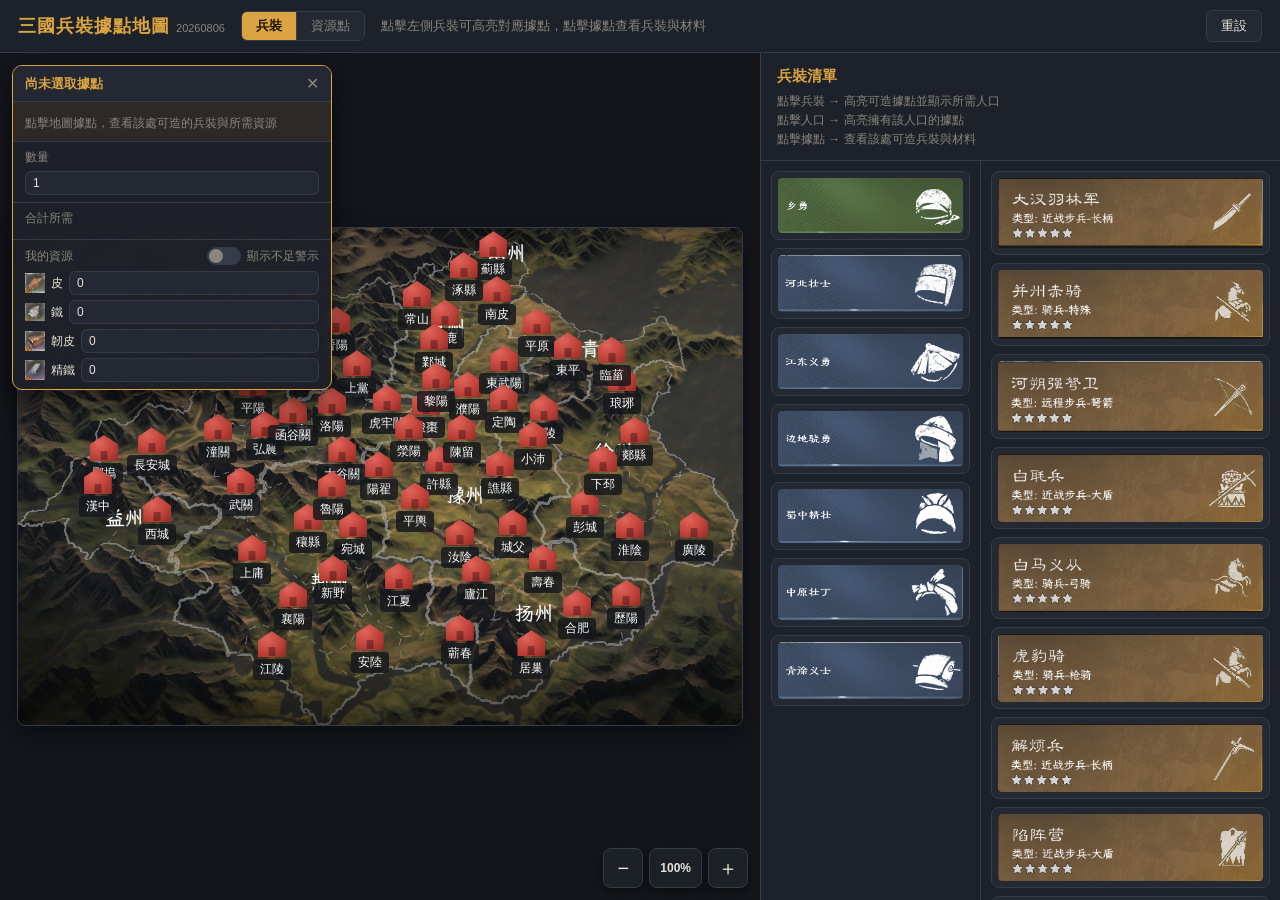
==== index.html @ f5e2cc12 "資源點標點放大至 28px：主站與兩工具內圈 18px→28px，外圈等級環 inset -5px、已採過打勾字級加大，index 日期改 20260806" ====
<!DOCTYPE html>
<html lang="zh-Hant">
<head>
  <meta charset="UTF-8">
  <meta name="viewport" content="width=device-width, initial-scale=1.0">
  <title>三國地圖 · 兵裝據點</title>
  <link rel="stylesheet" href="style.css">
</head>
<body>
  <header class="app-header">
    <h1>三國兵裝據點地圖 <span class="update-date">20260806</span></h1>
    <div class="mode-switch" id="modeSwitch">
      <button class="mode-btn active" data-mode="craft">兵裝</button>
      <button class="mode-btn" data-mode="resource">資源點</button>
    </div>
    <div class="header-status" id="status"></div>
    <button id="resetBtn" class="reset-btn" title="清除選取與高亮">重設</button>
  </header>

  <main class="layout">
    <section class="map-panel">
      <div class="map-viewport" id="mapViewport">
        <div class="map-wrap" id="mapWrap">
          <img id="mapImg" src="assets/map.png" alt="三國地圖">
          <div id="resourcesLayer"></div>
          <div id="markersLayer"></div>
        </div>
      </div>
      <div class="res-control" id="resControl">
        <div class="res-control-title">資源類型（點擊切換顯示）</div>
        <div class="res-control-btns" id="resTypeBtns"></div>
      </div>
      <div class="zoom-controls">
        <button id="zoomOutBtn" title="縮小">−</button>
        <button id="zoomResetBtn" title="重置縮放">100%</button>
        <button id="zoomInBtn" title="放大">＋</button>
      </div>
      <div id="detailPanel" class="detail-panel">
        <div class="dp-head">
          <span class="dp-name" id="dpName">尚未選取據點</span>
          <button id="dpClose" class="dp-close" title="關閉">✕</button>
        </div>
        <div class="dp-body" id="dpItems"></div>
        <div class="dp-section dp-qty">
          <span class="dp-label">數量</span>
          <input type="number" id="qtyInput" class="dp-input" value="1" min="1" step="1" title="以數量計算所需資源">
        </div>
        <div class="dp-section">
          <span class="dp-label">合計所需</span>
          <div id="dpTotals" class="materials"></div>
        </div>
        <div class="dp-section">
          <div class="dp-res-head">
            <span class="dp-label">我的資源</span>
            <label class="dp-switch" title="開啟後，資源不足時顯示紅字警示">
              <input type="checkbox" id="resToggle">
              <span class="dp-switch-track"></span>
              <span class="dp-switch-text">顯示不足警示</span>
            </label>
          </div>
          <div class="dp-res-grid">
            <label class="dp-res-field"><img class="res-icon" src="assets/resources/pi.png" alt="皮">皮<input type="number" id="resPi" class="dp-input" min="0" step="1" value="0"></label>
            <label class="dp-res-field"><img class="res-icon" src="assets/resources/tie.png" alt="鐵">鐵<input type="number" id="resTie" class="dp-input" min="0" step="1" value="0"></label>
            <label class="dp-res-field"><img class="res-icon" src="assets/resources/renpi.png" alt="韌皮">韌皮<input type="number" id="resRen" class="dp-input" min="0" step="1" value="0"></label>
            <label class="dp-res-field"><img class="res-icon" src="assets/resources/jingtie.png" alt="精鐵">精鐵<input type="number" id="resJing" class="dp-input" min="0" step="1" value="0"></label>
          </div>
        </div>
      </div>
    </section>

    <aside class="sidebar">
      <div class="sidebar-head">
        <h2>兵裝清單</h2>
        <p class="hint">點擊兵裝 → 高亮可造據點並顯示所需人口<br>點擊人口 → 高亮擁有該人口的據點<br>點擊據點 → 查看該處可造兵裝與材料</p>
      </div>
      <div class="sidebar-body">
        <div class="pop-list" id="popList"></div>
        <ul id="itemList"></ul>
      </div>
    </aside>
  </main>

  <script src="app.js"></script>
</body>
</html>
---- style.css ----
:root {
  --bg: #14161c;
  --panel: #1d2129;
  --panel-2: #232833;
  --border: #343b49;
  --text: #e8e3d8;
  --text-dim: #8a867d;
  --gold: #d9a441;
  --red: #c0423a;
  --green: #4caf72;
  --blue: #4a90d9;
  --purple: #9a6bd1;
  --cyan: #37b9a5;
  --brown: #b07a4a;
}

* { box-sizing: border-box; margin: 0; padding: 0; }

html, body { height: 100%; }

body {
  display: flex;
  flex-direction: column;
  background: var(--bg);
  color: var(--text);
  font-family: "Segoe UI", "Noto Sans TC", "Microsoft JhengHei", sans-serif;
}

.app-header {
  display: flex;
  align-items: center;
  gap: 16px;
  padding: 10px 18px;
  background: var(--panel);
  border-bottom: 1px solid var(--border);
}

.app-header h1 {
  font-size: 18px;
  letter-spacing: 1px;
  color: var(--gold);
  flex-shrink: 0;
}

.app-header h1 .update-date {
  font-size: 11px;
  font-weight: normal;
  letter-spacing: 0;
  color: var(--text-dim);
}

.mode-switch {
  display: flex;
  border: 1px solid var(--border);
  border-radius: 6px;
  overflow: hidden;
  flex-shrink: 0;
}

.mode-btn {
  padding: 5px 14px;
  border: none;
  background: var(--panel-2);
  color: var(--text-dim);
  font-size: 13px;
  cursor: pointer;
  transition: background 0.15s, color 0.15s;
}

.mode-btn + .mode-btn { border-left: 1px solid var(--border); }
.mode-btn:hover { color: var(--text); }
.mode-btn.active { background: var(--gold); color: #1d1403; font-weight: 700; }

body.mode-resource .sidebar { display: none; }
body.mode-resource .detail-panel { display: none; }
body.mode-resource #markersLayer { display: none; }
body.mode-resource #resourcesLayer { pointer-events: auto; }

body.mode-craft .res-control { display: none; }
body.mode-craft #resourcesLayer { visibility: hidden; }

.res-point {
  position: absolute;
  width: 28px;
  height: 28px;
  border-radius: 50%;
  transform: translate(-50%, -50%);
  cursor: pointer;
  pointer-events: auto;
  z-index: 1;
}

.res-point::before {
  content: "";
  position: absolute;
  inset: -5px;
  border-radius: 50%;
  border: 2px solid var(--lv-color, #fff);
  pointer-events: none;
}

.res-point .res-inner {
  width: 100%;
  height: 100%;
  border-radius: 50%;
  border: 1.5px solid rgba(255, 255, 255, 0.85);
  box-shadow: 0 1px 3px rgba(0, 0, 0, 0.85);
  overflow: hidden;
}

.res-point .res-inner .res-img {
  width: 100%;
  height: 100%;
  object-fit: cover;
  border-radius: 50%;
  display: block;
}

.res-point:hover { z-index: 3; transform: translate(-50%, -50%) scale(1.6); }

.res-point.visited .res-inner {
  background: #555 !important;
  border-color: #888;
}

.res-point.visited .res-inner .res-img {
  opacity: 0.2;
  filter: grayscale(1);
}

.res-point.visited::after {
  content: "✓";
  position: absolute;
  inset: 0;
  display: flex;
  align-items: center;
  justify-content: center;
  font-size: 12px;
  color: #fff;
  font-weight: 700;
  pointer-events: none;
}

.res-point .res-label {
  position: absolute;
  left: 10px;
  top: -6px;
  white-space: nowrap;
  font-size: 11px;
  color: #fff;
  background: rgba(20, 22, 28, 0.9);
  border-radius: 4px;
  padding: 2px 7px;
  display: none;
  pointer-events: none;
  z-index: 4;
}

.res-point:hover .res-label { display: block; }

.header-status {
  flex: 1;
  font-size: 13px;
  color: var(--text-dim);
}

.reset-btn {
  padding: 6px 14px;
  border: 1px solid var(--border);
  border-radius: 6px;
  background: var(--panel-2);
  color: var(--text);
  cursor: pointer;
  font-size: 13px;
}

.reset-btn:hover { border-color: var(--gold); color: var(--gold); }

.layout {
  flex: 1;
  display: flex;
  overflow: hidden;
}

.map-panel {
  position: relative;
  flex: 1;
  min-width: 0;
  display: flex;
  overflow: hidden;
}

.map-viewport {
  flex: 1;
  min-width: 0;
  display: flex;
  align-items: safe center;
  justify-content: safe center;
  overflow: auto;
  padding: 16px;
  cursor: grab;
}

.map-viewport.dragging { cursor: grabbing; }

/* 地圖容器比例需與圖片一致（目前 map.png = 1122 x 771）。換成正式地圖時，請將
   aspect-ratio 改為新圖的寬高比，例如 4:3 -> aspect-ratio: 4 / 3。 */
.map-wrap {
  position: relative;
  aspect-ratio: 1122 / 771;
  width: min(100%, calc((100vh - 120px) * 1122 / 771));
  min-width: 640px;
  flex-shrink: 0;
  border: 1px solid var(--border);
  border-radius: 8px;
  overflow: hidden;
  box-shadow: 0 8px 24px rgba(0, 0, 0, 0.45);
}

.map-wrap img {
  width: 100%;
  height: 100%;
  display: block;
}

#markersLayer { position: absolute; inset: 0; pointer-events: none; }

#resourcesLayer { position: absolute; inset: 0; pointer-events: none; z-index: 0; }

.res-point {
  position: absolute;
  width: 28px;
  height: 28px;
  border-radius: 50%;
  transform: translate(-50%, -50%);
  cursor: pointer;
  pointer-events: auto;
  z-index: 1;
}

.res-point::before {
  content: "";
  position: absolute;
  inset: -5px;
  border-radius: 50%;
  border: 2px solid var(--lv-color, #fff);
  pointer-events: none;
}

.res-point .res-inner {
  width: 100%;
  height: 100%;
  border-radius: 50%;
  border: 1.5px solid rgba(255, 255, 255, 0.85);
  box-shadow: 0 1px 3px rgba(0, 0, 0, 0.85);
  overflow: hidden;
}

.res-point .res-inner .res-img {
  width: 100%;
  height: 100%;
  object-fit: cover;
  border-radius: 50%;
  display: block;
}

.res-point:hover { z-index: 3; transform: translate(-50%, -50%) scale(1.6); }

.res-point.visited .res-inner {
  background: #555 !important;
  border-color: #888;
}

.res-point.visited .res-inner .res-img {
  opacity: 0.2;
  filter: grayscale(1);
}

.res-point.visited::after {
  content: "\2713";
  position: absolute;
  inset: 0;
  display: flex;
  align-items: center;
  justify-content: center;
  font-size: 12px;
  color: #fff;
  font-weight: 700;
  pointer-events: none;
}

.res-point .res-label {
  position: absolute;
  left: 10px;
  top: -6px;
  white-space: nowrap;
  font-size: 11px;
  color: #fff;
  background: rgba(20, 22, 28, 0.9);
  border-radius: 4px;
  padding: 2px 7px;
  display: none;
  pointer-events: none;
  z-index: 4;
}

.res-point:hover .res-label { display: block; }

.res-control {
  position: absolute;
  left: 12px;
  bottom: 12px;
  z-index: 14;
  max-width: 300px;
  background: rgba(29, 33, 41, 0.92);
  border: 1px solid var(--border);
  border-radius: 8px;
  padding: 6px 8px;
  box-shadow: 0 4px 12px rgba(0, 0, 0, 0.4);
}

.res-control-title {
  font-size: 11px;
  color: var(--text-dim);
  margin-bottom: 4px;
}

.res-control-btns {
  display: flex;
  flex-wrap: wrap;
  gap: 4px;
}

.res-control-btns button {
  display: inline-flex;
  align-items: center;
  gap: 4px;
  border: 1px solid var(--border);
  background: var(--panel-2);
  color: var(--text);
  font-size: 11px;
  padding: 2px 7px;
  border-radius: 5px;
  cursor: pointer;
  touch-action: manipulation;
}

.res-control-btns button:hover { border-color: var(--gold); }

.res-control-btns button.on { border-color: var(--gold); }
.res-control-btns button.off { opacity: 0.45; }

.res-control-btns .r-dot {
  width: 8px;
  height: 8px;
  border-radius: 50%;
  flex-shrink: 0;
}

.marker {
  position: absolute;
  transform: translate(-50%, -100%);
  display: flex;
  flex-direction: column;
  align-items: center;
  pointer-events: auto;
  cursor: pointer;
  transition: opacity 0.25s, filter 0.25s, transform 0.25s;
  z-index: 1;
}

.marker .pin {
  width: 28px;
  height: 26px;
  clip-path: polygon(50% 0%, 100% 36%, 100% 100%, 0% 100%, 0% 36%);
  background: radial-gradient(circle at 32% 30%, #e0655a, var(--red) 55%, #8f2c26);
  filter: drop-shadow(0 3px 4px rgba(0, 0, 0, 0.5));
  position: relative;
}

.marker .pin::after {
  content: "";
  position: absolute;
  left: 50%;
  bottom: 1px;
  width: 7px;
  height: 9px;
  transform: translateX(-50%);
  background: rgba(0, 0, 0, 0.32);
  border-radius: 1px 1px 0 0;
}

.marker .label {
  position: absolute;
  top: 100%;
  left: 50%;
  transform: translateX(-50%);
  margin-top: 2px;
  padding: 2px 7px;
  font-size: 12px;
  color: #fff;
  background: rgba(20, 22, 28, 0.82);
  border-radius: 4px;
  white-space: nowrap;
}

.marker:hover { z-index: 3; }
.marker:hover .pin { filter: drop-shadow(0 0 0 3px rgba(217, 164, 65, 0.55)) drop-shadow(0 3px 8px rgba(0,0,0,.5)); }

.marker.selected { z-index: 4; }
.marker.selected .pin { background: radial-gradient(circle at 32% 30%, #f0c46a, var(--gold) 55%, #a3701d); }
.marker.selected .label { background: rgba(217, 164, 65, 0.95); color: #1d1403; }

.marker.match { transform: translate(-50%, -100%) scale(1.12); z-index: 2; }
.marker.match .pin { filter: drop-shadow(0 0 0 3px rgba(76, 175, 114, 0.7)) drop-shadow(0 3px 8px rgba(0,0,0,.5)); }

.marker.dim {
  opacity: 0.22;
  filter: grayscale(1);
  pointer-events: auto;
  cursor: default;
}

.zoom-controls {
  position: absolute;
  right: 12px;
  bottom: 12px;
  display: flex;
  gap: 6px;
  z-index: 20;
}

.zoom-controls button {
  width: 40px;
  height: 40px;
  border: 1px solid var(--border);
  border-radius: 8px;
  background: rgba(29, 33, 41, 0.92);
  color: var(--text);
  font-size: 20px;
  line-height: 1;
  cursor: pointer;
  box-shadow: 0 4px 12px rgba(0, 0, 0, 0.4);
  transition: border-color 0.15s, color 0.15s;
  touch-action: manipulation;
  -webkit-tap-highlight-color: transparent;
  user-select: none;
}

.zoom-controls button:hover { border-color: var(--gold); color: var(--gold); }

.zoom-controls #zoomResetBtn {
  width: auto;
  padding: 0 10px;
  font-size: 12px;
  font-weight: 700;
}

.detail-panel {
  position: absolute;
  left: 12px;
  top: 12px;
  z-index: 15;
  width: 320px;
  max-height: calc(100% - 30px);
  overflow-y: auto;
  scrollbar-width: thin;
  background: rgba(29, 33, 41, 0.97);
  border: 1px solid var(--gold);
  border-radius: 10px;
  box-shadow: 0 10px 30px rgba(0, 0, 0, 0.6);
}

.detail-panel .dp-head {
  position: sticky;
  top: 0;
  z-index: 1;
  padding: 8px 12px;
  background: var(--panel-2);
  border-bottom: 1px solid var(--border);
  display: flex;
  justify-content: space-between;
  align-items: center;
}

.detail-panel .dp-head .dp-name {
  font-size: 13px;
  font-weight: 700;
  color: var(--gold);
}

.detail-panel .dp-close {
  border: none;
  background: none;
  color: var(--text-dim);
  font-size: 16px;
  cursor: pointer;
}
.detail-panel .dp-close:hover { color: var(--text); }

.detail-panel .dp-body {
  padding: 8px 12px 4px;
  background: rgba(217, 164, 65, 0.07);
}
.detail-panel .dp-empty { font-size: 12px; color: var(--text-dim); line-height: 1.6; padding: 4px 0; }

.detail-panel .dp-item {
  padding: 6px 9px;
  border: 1px solid rgba(217, 164, 65, 0.35);
  border-radius: 6px;
  margin-bottom: 5px;
  background: var(--panel-2);
  cursor: pointer;
  transition: border-color 0.15s;
}
.detail-panel .dp-item:hover { border-color: var(--gold); }
.detail-panel .dp-item .row1 { margin-bottom: 5px; }
.detail-panel .dp-item .row1 .iname { font-size: 13px; font-weight: 700; }

.detail-panel .dp-section {
  padding: 7px 12px;
  border-top: 1px solid var(--border);
}

.detail-panel .dp-label {
  display: block;
  font-size: 12px;
  color: var(--text-dim);
  margin-bottom: 5px;
}

.detail-panel .dp-input {
  width: 100%;
  padding: 4px 7px;
  border: 1px solid var(--border);
  border-radius: 6px;
  background: var(--panel-2);
  color: var(--text);
  font-size: 12px;
}
.detail-panel .dp-input:focus { outline: none; border-color: var(--gold); }

.detail-panel .dp-res-grid {
  display: grid;
  grid-template-columns: 1fr;
  gap: 5px;
}

.detail-panel .dp-res-field {
  display: flex;
  align-items: center;
  gap: 6px;
  font-size: 12px;
  color: var(--text);
}

.detail-panel .dp-res-field .dp-input { width: auto; flex: 1; min-width: 0; }

.detail-panel .dp-res-head {
  display: flex;
  align-items: center;
  justify-content: space-between;
  gap: 8px;
  margin-bottom: 6px;
}
.detail-panel .dp-res-head .dp-label { margin-bottom: 0; }

.dp-switch {
  display: flex;
  align-items: center;
  gap: 6px;
  cursor: pointer;
  user-select: none;
}
.dp-switch input { display: none; }
.dp-switch-track {
  width: 34px;
  height: 18px;
  border-radius: 9px;
  background: var(--border);
  position: relative;
  transition: background 0.2s;
  flex-shrink: 0;
}
.dp-switch-track::after {
  content: "";
  position: absolute;
  top: 2px;
  left: 2px;
  width: 14px;
  height: 14px;
  border-radius: 50%;
  background: var(--text-dim);
  transition: transform 0.2s, background 0.2s;
}
.dp-switch input:checked + .dp-switch-track { background: var(--gold); }
.dp-switch input:checked + .dp-switch-track::after { transform: translateX(16px); background: #1d1403; }
.dp-switch-text { font-size: 12px; color: var(--text-dim); }
.dp-switch input:checked ~ .dp-switch-text { color: var(--text); }

.materials {
  display: grid;
  grid-template-columns: 1fr;
  gap: 4px;
}

.mat-chip {
  display: inline-flex;
  align-items: center;
  gap: 4px;
  font-size: 11px;
  padding: 2px 7px;
  border-radius: 4px;
  background: rgba(255, 255, 255, 0.06);
  color: var(--text);
  border: 1px solid var(--border);
  white-space: nowrap;
  min-width: 0;
  overflow: hidden;
}

.res-icon {
  width: 16px;
  height: 16px;
  display: inline-block;
  vertical-align: middle;
  object-fit: contain;
  flex-shrink: 0;
}

.dp-res-field .res-icon { width: 20px; height: 20px; flex-shrink: 0; }

.mat-chip.mat-鐵 { color: var(--blue); border-color: rgba(74, 144, 217, 0.5); }
.mat-chip.mat-皮 { color: var(--brown); border-color: rgba(176, 122, 74, 0.5); }
.mat-chip.mat-韌皮 { color: #e0a65a; border-color: rgba(224, 166, 90, 0.5); }
.mat-chip.mat-精鐵 { color: var(--cyan); border-color: rgba(55, 185, 165, 0.5); }

.mat-chip.insufficient {
  color: var(--red);
  border-color: rgba(192, 66, 58, 0.6);
  font-weight: 700;
}

.sidebar {
  width: 520px;
  flex-shrink: 0;
  display: flex;
  flex-direction: column;
  background: var(--panel);
  border-left: 1px solid var(--border);
}

.sidebar-head { padding: 14px 16px 10px; border-bottom: 1px solid var(--border); }
.sidebar-head h2 { font-size: 15px; color: var(--gold); margin-bottom: 6px; }
.sidebar-head .hint { font-size: 12px; color: var(--text-dim); line-height: 1.6; }

.sidebar-body {
  flex: 1;
  display: flex;
  min-height: 0;
}

.pop-list {
  width: 220px;
  flex-shrink: 0;
  overflow: auto;
  padding: 10px;
  border-right: 1px solid var(--border);
}

.pop-row {
  padding: 6px;
  border: 1px solid var(--border);
  border-radius: 8px;
  margin-bottom: 8px;
  background: var(--panel-2);
  cursor: pointer;
  transition: border-color 0.15s, background 0.15s;
}

.pop-row:hover { border-color: var(--blue); }

.pop-row.active {
  border-color: var(--blue);
  background: rgba(74, 144, 217, 0.15);
}

.pop-row.available {
  border-color: var(--green);
  background: rgba(76, 175, 114, 0.08);
}

.pop-row .pop-img {
  width: 100%;
  height: auto;
  display: block;
  border-radius: 4px;
  background: #000;
}

.pop-row.empty-hint {
  cursor: default;
  color: var(--text-dim);
  font-size: 13px;
  text-align: center;
  padding: 22px 10px;
}
.pop-row.empty-hint:hover { border-color: var(--border); }

.pop-row.flash { animation: flash 0.6s ease; }

#itemList { list-style: none; flex: 1 1 0; min-width: 0; overflow: auto; padding: 10px; }

.item-row {
  padding: 6px;
  border: 1px solid var(--border);
  border-radius: 8px;
  margin-bottom: 8px;
  background: var(--panel-2);
  cursor: pointer;
  transition: border-color 0.15s, background 0.15s;
}

.item-row:hover { border-color: var(--gold); }

.item-row .item-img {
  width: 100%;
  height: auto;
  display: block;
  border-radius: 4px;
  background: #000;
}

.item-row.empty-hint {
  cursor: default;
  color: var(--text-dim);
  font-size: 13px;
  text-align: center;
  padding: 22px 10px;
}
.item-row.empty-hint:hover { border-color: var(--border); }

.item-row.active {
  border-color: var(--gold);
  background: rgba(217, 164, 65, 0.12);
}

.item-row.available {
  border-color: var(--green);
  background: rgba(76, 175, 114, 0.08);
}

.item-row.flash { animation: flash 0.6s ease; }
@keyframes flash {
  0%, 100% { background: var(--panel-2); }
  50% { background: rgba(217, 164, 65, 0.35); }
}

@media (max-width: 900px) {
  html, body { height: auto; }
  .app-header { flex-wrap: wrap; gap: 8px; padding: 8px 12px; }
  .app-header h1 { font-size: 16px; }
  .mode-switch { order: 2; }
  .header-status { order: 3; width: 100%; font-size: 12px; }
  .layout { flex-direction: column; overflow: visible; }
  .map-panel { flex-direction: column; overflow: visible; }
  .map-viewport { padding: 10px; }
  .map-wrap { width: 640px; min-width: 0; }
  .res-control { position: static; max-width: none; margin: 8px 10px 0; }
  .sidebar { width: 100%; border-left: none; border-top: 1px solid var(--border); }
  .pop-list { max-height: 55vh; }
  #itemList { max-height: 55vh; }
  .detail-panel {
    position: static;
    width: 100%;
    max-height: none;
    margin-top: 8px;
    border-radius: 0;
    border-left: none;
    border-right: none;
    box-shadow: none;
  }
  .detail-panel .mat-chip { font-size: 12px; padding: 4px 9px; }
  .detail-panel .res-icon { width: 18px; height: 18px; }
  .zoom-controls {
    right: 8px;
    top: calc(8px + env(safe-area-inset-top, 0px));
    bottom: auto;
  }
  .zoom-controls button { width: 38px; height: 38px; }
}
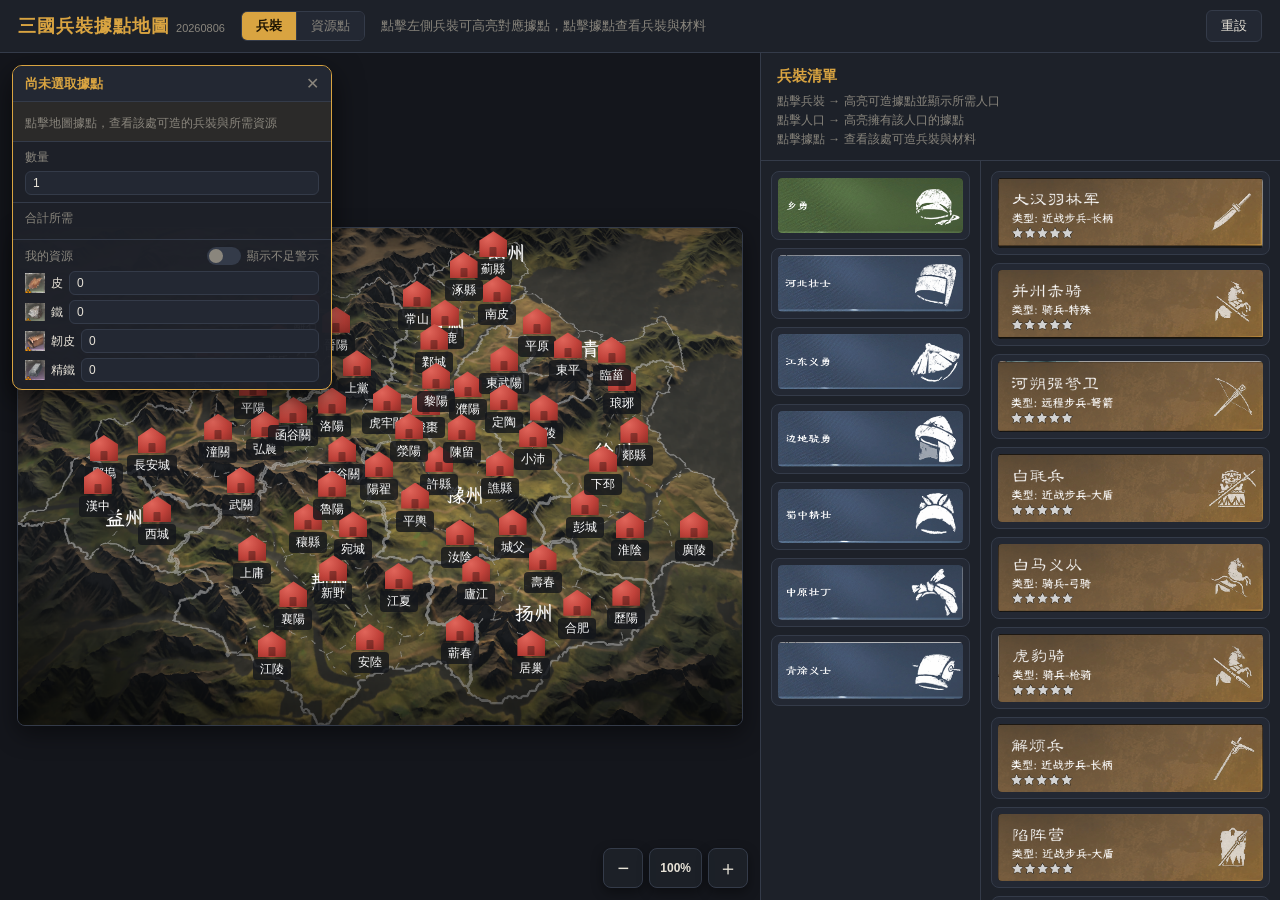
==== commit 70041bc8: "修正資源點模式重設按鈕：現在會一併清除「已採過」標記（visited 與 localStorage）" ====
--- a/index.html
+++ b/index.html
@@ -14,7 +14,7 @@
       <button class="mode-btn" data-mode="resource">資源點</button>
     </div>
     <div class="header-status" id="status"></div>
-    <button id="resetBtn" class="reset-btn" title="清除選取與高亮">重設</button>
+    <button id="resetBtn" class="reset-btn" title="重設：清除選取／高亮／已採標記">重設</button>
   </header>
 
   <main class="layout">
--- a/style.css
+++ b/style.css
@@ -81,8 +81,8 @@
 
 .res-point {
   position: absolute;
-  width: 28px;
-  height: 28px;
+  width: 25px;
+  height: 25px;
   border-radius: 50%;
   transform: translate(-50%, -50%);
   cursor: pointer;
@@ -229,8 +229,8 @@
 
 .res-point {
   position: absolute;
-  width: 28px;
-  height: 28px;
+  width: 25px;
+  height: 25px;
   border-radius: 50%;
   transform: translate(-50%, -50%);
   cursor: pointer;
@@ -308,8 +308,8 @@
 
 .res-control {
   position: absolute;
-  left: 12px;
-  bottom: 12px;
+  right: 12px;
+  top: 12px;
   z-index: 14;
   max-width: 300px;
   background: rgba(29, 33, 41, 0.92);
@@ -327,8 +327,8 @@
 
 .res-control-btns {
   display: flex;
-  flex-wrap: wrap;
-  gap: 4px;
+  flex-direction: column;
+  gap: 3px;
 }
 
 .res-control-btns button {
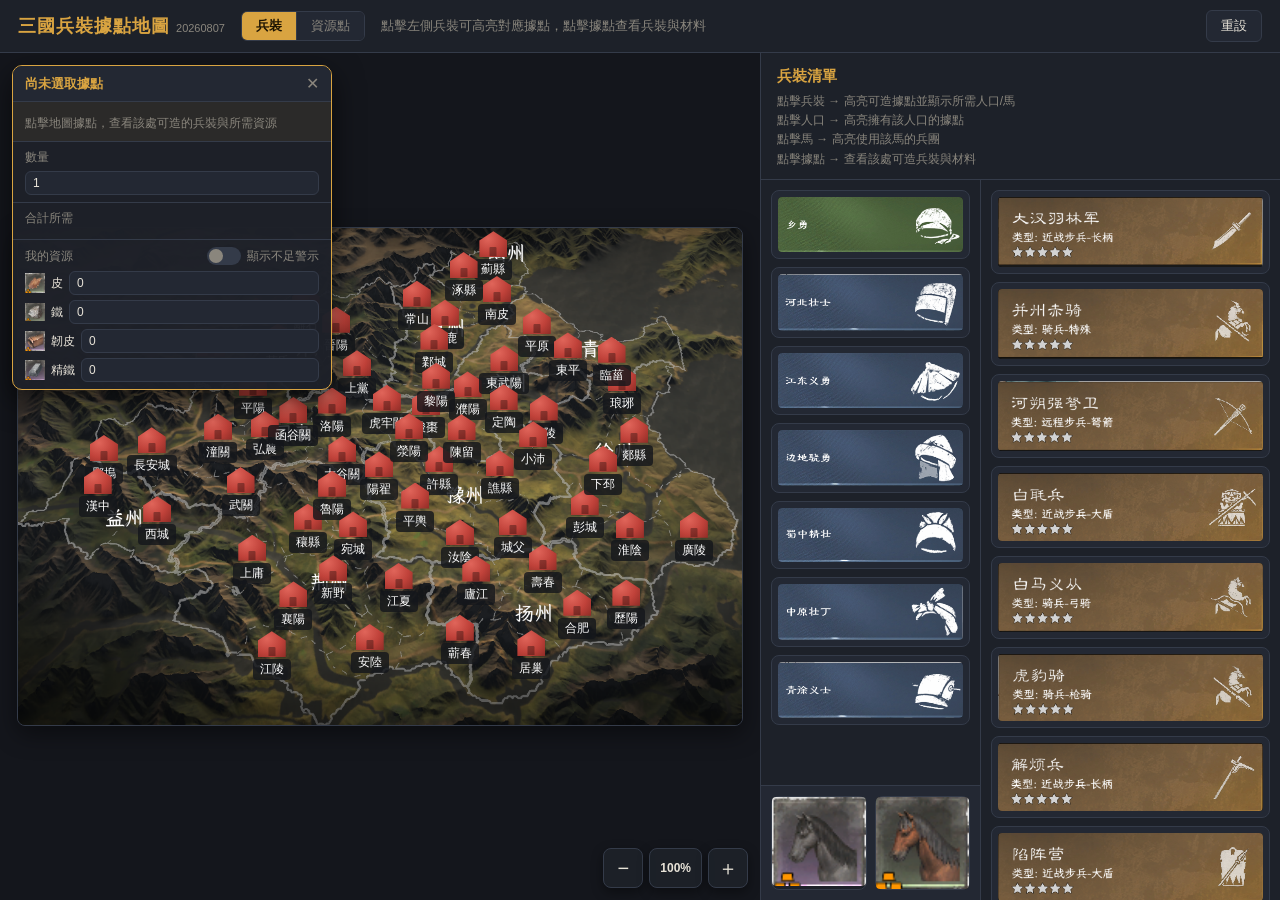
==== commit 14afdff2: "新增兵團馬取得：側欄人口欄下方加入良馬/軍馬欄（左右排列、靠左），點騎兵兵團顯示其所用馬種，點馬高亮使用該馬的兵團" ====
--- a/index.html
+++ b/index.html
@@ -8,7 +8,7 @@
 </head>
 <body>
   <header class="app-header">
-    <h1>三國兵裝據點地圖 <span class="update-date">20260806</span></h1>
+    <h1>三國兵裝據點地圖 <span class="update-date">20260807</span></h1>
     <div class="mode-switch" id="modeSwitch">
       <button class="mode-btn active" data-mode="craft">兵裝</button>
       <button class="mode-btn" data-mode="resource">資源點</button>
@@ -71,10 +71,13 @@
     <aside class="sidebar">
       <div class="sidebar-head">
         <h2>兵裝清單</h2>
-        <p class="hint">點擊兵裝 → 高亮可造據點並顯示所需人口<br>點擊人口 → 高亮擁有該人口的據點<br>點擊據點 → 查看該處可造兵裝與材料</p>
+        <p class="hint">點擊兵裝 → 高亮可造據點並顯示所需人口/馬<br>點擊人口 → 高亮擁有該人口的據點<br>點擊馬 → 高亮使用該馬的兵團<br>點擊據點 → 查看該處可造兵裝與材料</p>
       </div>
       <div class="sidebar-body">
-        <div class="pop-list" id="popList"></div>
+        <div class="pop-col">
+          <div class="pop-list" id="popList"></div>
+          <div class="horse-list" id="horseList"></div>
+        </div>
         <ul id="itemList"></ul>
       </div>
     </aside>
--- a/style.css
+++ b/style.css
@@ -660,12 +660,63 @@
   min-height: 0;
 }
 
-.pop-list {
+.pop-col {
   width: 220px;
   flex-shrink: 0;
+  display: flex;
+  flex-direction: column;
+  min-height: 0;
+  border-right: 1px solid var(--border);
+}
+
+.pop-list {
+  flex: 1 1 0;
+  min-height: 0;
   overflow: auto;
   padding: 10px;
-  border-right: 1px solid var(--border);
+}
+
+.horse-list {
+  flex-shrink: 0;
+  display: flex;
+  gap: 8px;
+  padding: 10px;
+  border-top: 1px solid var(--border);
+  background: var(--panel-2);
+}
+
+.horse-item {
+  flex: 1 1 0;
+  min-width: 0;
+  border: 1px solid var(--border);
+  border-radius: 8px;
+  background: var(--panel);
+  cursor: pointer;
+  transition: border-color 0.15s, background 0.15s;
+}
+
+.horse-item:hover { border-color: var(--purple); }
+
+.horse-item.active {
+  border-color: var(--purple);
+  background: rgba(154, 107, 209, 0.15);
+}
+
+.horse-item .horse-img {
+  width: 100%;
+  height: auto;
+  display: block;
+  border-radius: 4px;
+  background: #000;
+}
+
+.horse-list .empty-hint {
+  flex: 1;
+  color: var(--text-dim);
+  font-size: 13px;
+  text-align: center;
+  padding: 12px 6px;
+  cursor: default;
 }
 
 .pop-row {
@@ -750,7 +801,13 @@
   background: rgba(76, 175, 114, 0.08);
 }
 
+.item-row.horse-match {
+  border-color: var(--purple);
+  background: rgba(154, 107, 209, 0.12);
+}
+
 .item-row.flash { animation: flash 0.6s ease; }
+.horse-item.flash { animation: flash 0.6s ease; }
 @keyframes flash {
   0%, 100% { background: var(--panel-2); }
   50% { background: rgba(217, 164, 65, 0.35); }
@@ -768,7 +825,7 @@
   .map-wrap { width: 640px; min-width: 0; }
   .res-control { position: static; max-width: none; margin: 8px 10px 0; }
   .sidebar { width: 100%; border-left: none; border-top: 1px solid var(--border); }
-  .pop-list { max-height: 55vh; }
+  .pop-col { max-height: 55vh; }
   #itemList { max-height: 55vh; }
   .detail-panel {
     position: static;
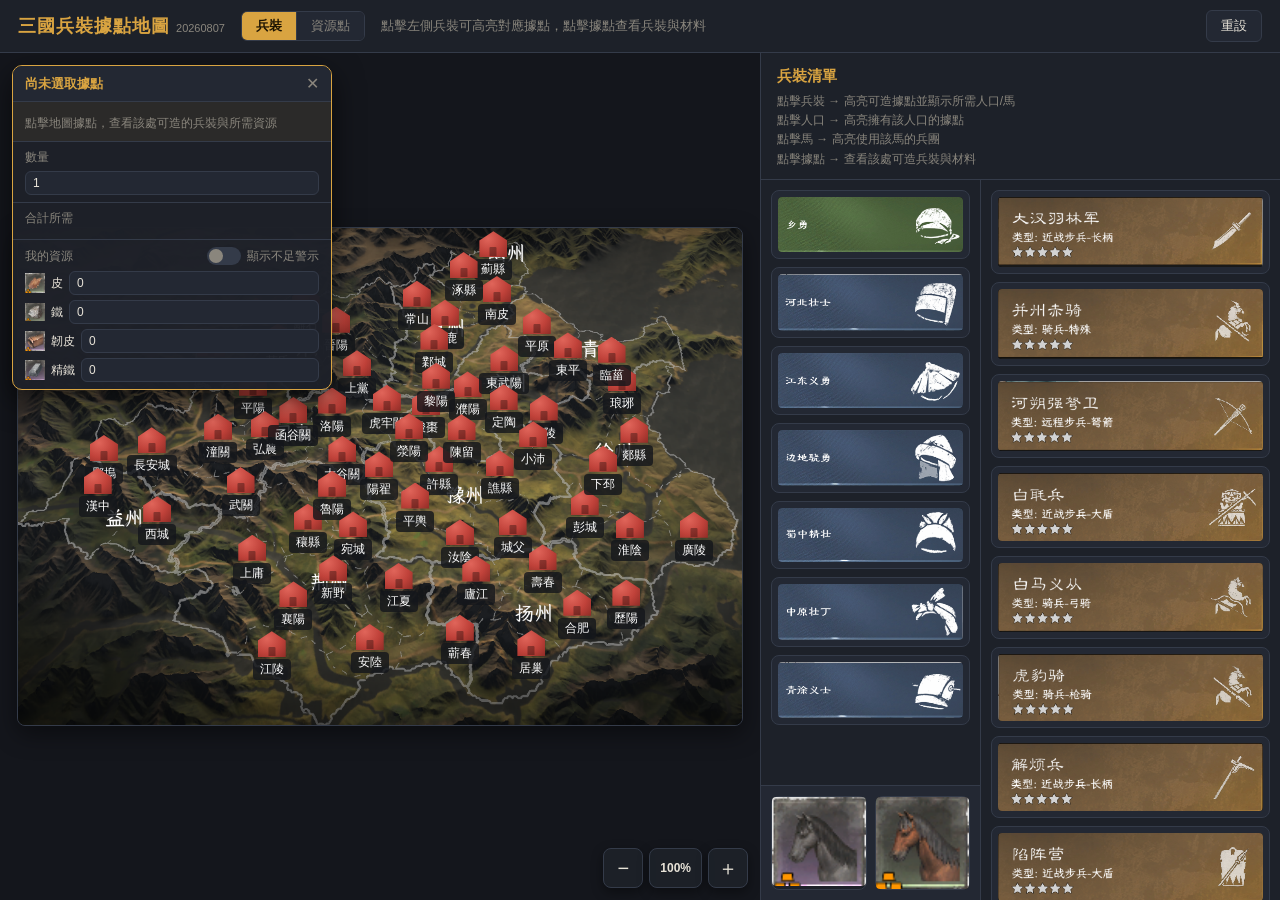
==== commit 0c657b0e: "新增資源點等級篩選：資源點模式右上控制面板加入等級多選開關（全部/Lv1-4），驛站/關口常駐顯示不受等級過濾影響" ====
--- a/index.html
+++ b/index.html
@@ -29,6 +29,8 @@
       <div class="res-control" id="resControl">
         <div class="res-control-title">資源類型（點擊切換顯示）</div>
         <div class="res-control-btns" id="resTypeBtns"></div>
+        <div class="res-control-title res-level-title">資源等級（驛站／關口常駐顯示）</div>
+        <div class="res-level-btns" id="resLevelBtns"></div>
       </div>
       <div class="zoom-controls">
         <button id="zoomOutBtn" title="縮小">−</button>
--- a/style.css
+++ b/style.css
@@ -351,6 +351,40 @@
 .res-control-btns button.off { opacity: 0.45; }
 
 .res-control-btns .r-dot {
+  width: 8px;
+  height: 8px;
+  border-radius: 50%;
+  flex-shrink: 0;
+}
+
+.res-level-title { margin-top: 6px; }
+
+.res-level-btns {
+  display: flex;
+  flex-wrap: wrap;
+  gap: 3px;
+}
+
+.res-level-btns button {
+  display: inline-flex;
+  align-items: center;
+  gap: 4px;
+  border: 1px solid var(--border);
+  background: var(--panel-2);
+  color: var(--text);
+  font-size: 11px;
+  padding: 2px 7px;
+  border-radius: 5px;
+  cursor: pointer;
+  touch-action: manipulation;
+}
+
+.res-level-btns button:hover { border-color: var(--gold); }
+
+.res-level-btns button.on { border-color: var(--gold); }
+.res-level-btns button.off { opacity: 0.45; }
+
+.res-level-btns .lv-dot {
   width: 8px;
   height: 8px;
   border-radius: 50%;
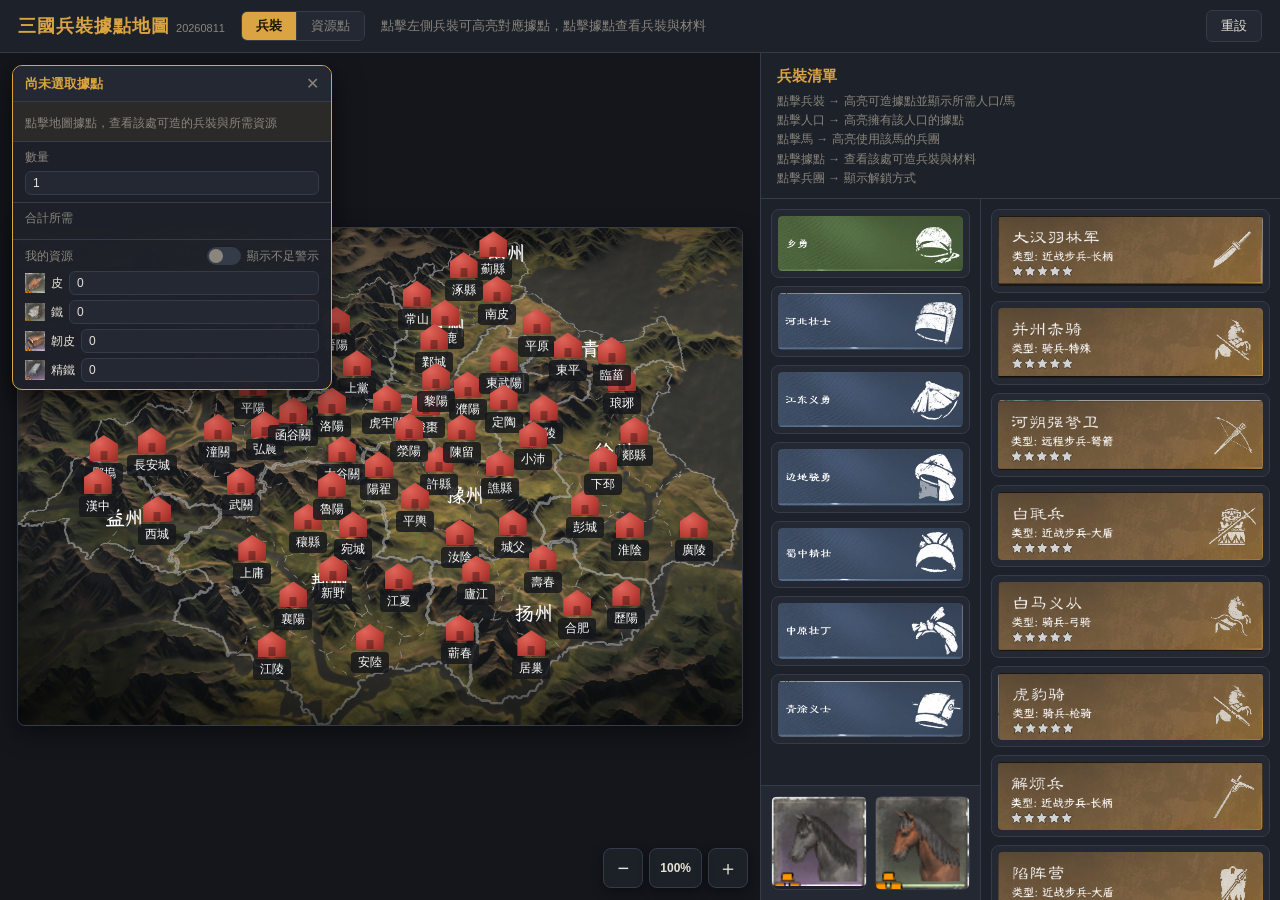
==== commit ca897b76: "新增兵團解鎖方式：items.json 38 兵團全數加上 unlock 欄位（來源 回報用/兵團姐所.txt），點擊兵團後材料面板顯示解鎖方式，側欄提示區新增「點擊兵團 → 顯示解鎖方式」" ====
--- a/index.html
+++ b/index.html
@@ -8,7 +8,7 @@
 </head>
 <body>
   <header class="app-header">
-    <h1>三國兵裝據點地圖 <span class="update-date">20260807</span></h1>
+    <h1>三國兵裝據點地圖 <span class="update-date">20260811</span></h1>
     <div class="mode-switch" id="modeSwitch">
       <button class="mode-btn active" data-mode="craft">兵裝</button>
       <button class="mode-btn" data-mode="resource">資源點</button>
@@ -73,7 +73,7 @@
     <aside class="sidebar">
       <div class="sidebar-head">
         <h2>兵裝清單</h2>
-        <p class="hint">點擊兵裝 → 高亮可造據點並顯示所需人口/馬<br>點擊人口 → 高亮擁有該人口的據點<br>點擊馬 → 高亮使用該馬的兵團<br>點擊據點 → 查看該處可造兵裝與材料</p>
+        <p class="hint">點擊兵裝 → 高亮可造據點並顯示所需人口/馬<br>點擊人口 → 高亮擁有該人口的據點<br>點擊馬 → 高亮使用該馬的兵團<br>點擊據點 → 查看該處可造兵裝與材料<br>點擊兵團 → 顯示解鎖方式</p>
       </div>
       <div class="sidebar-body">
         <div class="pop-col">
--- a/style.css
+++ b/style.css
@@ -550,6 +550,25 @@
 .detail-panel .dp-item:hover { border-color: var(--gold); }
 .detail-panel .dp-item .row1 { margin-bottom: 5px; }
 .detail-panel .dp-item .row1 .iname { font-size: 13px; font-weight: 700; }
+
+.detail-panel .dp-unlock {
+  padding: 7px 9px;
+  border: 1px solid rgba(154, 107, 209, 0.5);
+  border-radius: 6px;
+  margin-bottom: 5px;
+  background: rgba(154, 107, 209, 0.08);
+}
+.detail-panel .dp-unlock .dp-unlock-label {
+  font-size: 11px;
+  color: var(--purple);
+  font-weight: 700;
+  margin-bottom: 3px;
+}
+.detail-panel .dp-unlock .dp-unlock-text {
+  font-size: 12px;
+  line-height: 1.7;
+  color: var(--text);
+}
 
 .detail-panel .dp-section {
   padding: 7px 12px;
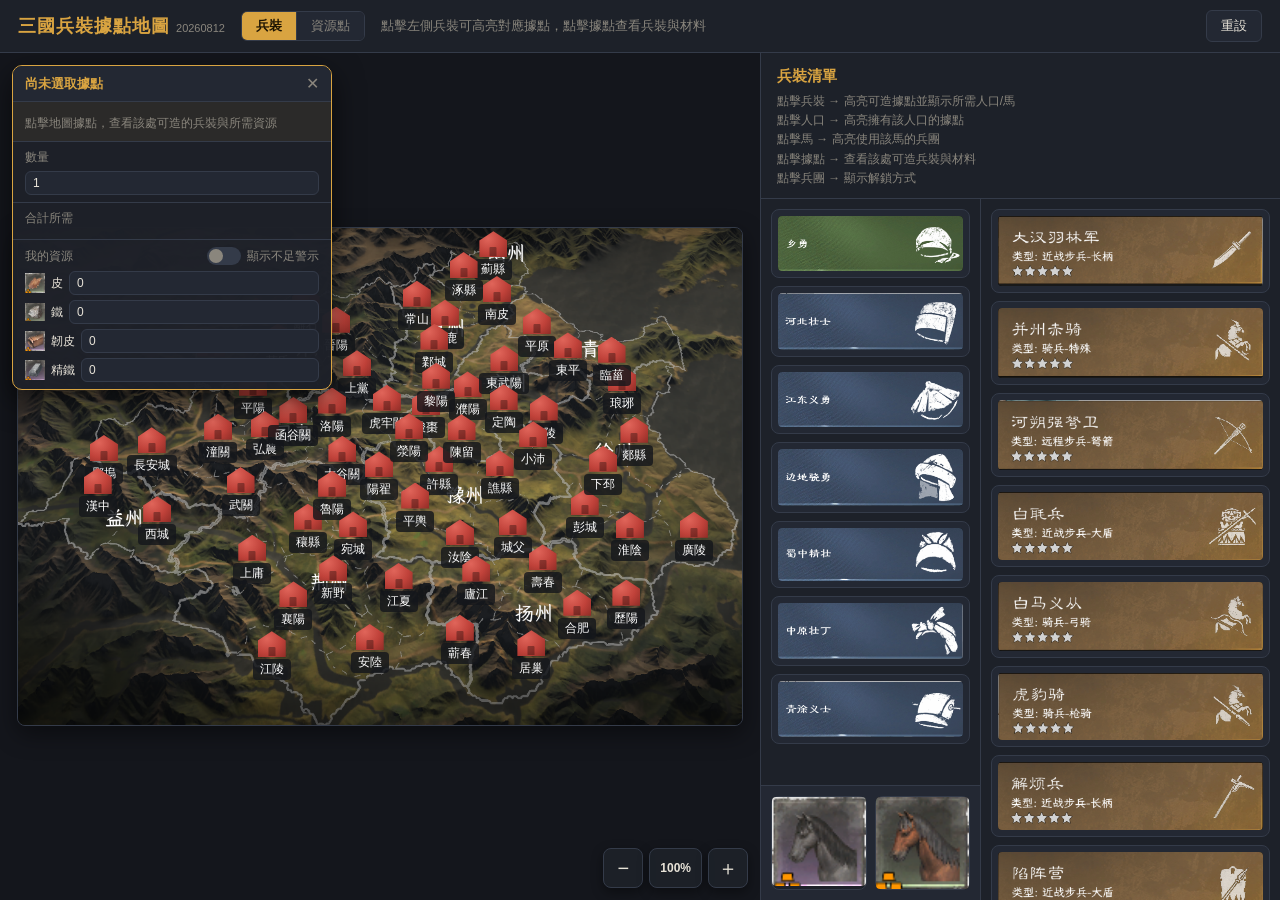
==== commit 80bccc3f: "修正大漢羽林軍解鎖條件（劉備40%→60%）" ====
--- a/index.html
+++ b/index.html
@@ -8,7 +8,7 @@
 </head>
 <body>
   <header class="app-header">
-    <h1>三國兵裝據點地圖 <span class="update-date">20260811</span></h1>
+    <h1>三國兵裝據點地圖 <span class="update-date">20260812</span></h1>
     <div class="mode-switch" id="modeSwitch">
       <button class="mode-btn active" data-mode="craft">兵裝</button>
       <button class="mode-btn" data-mode="resource">資源點</button>
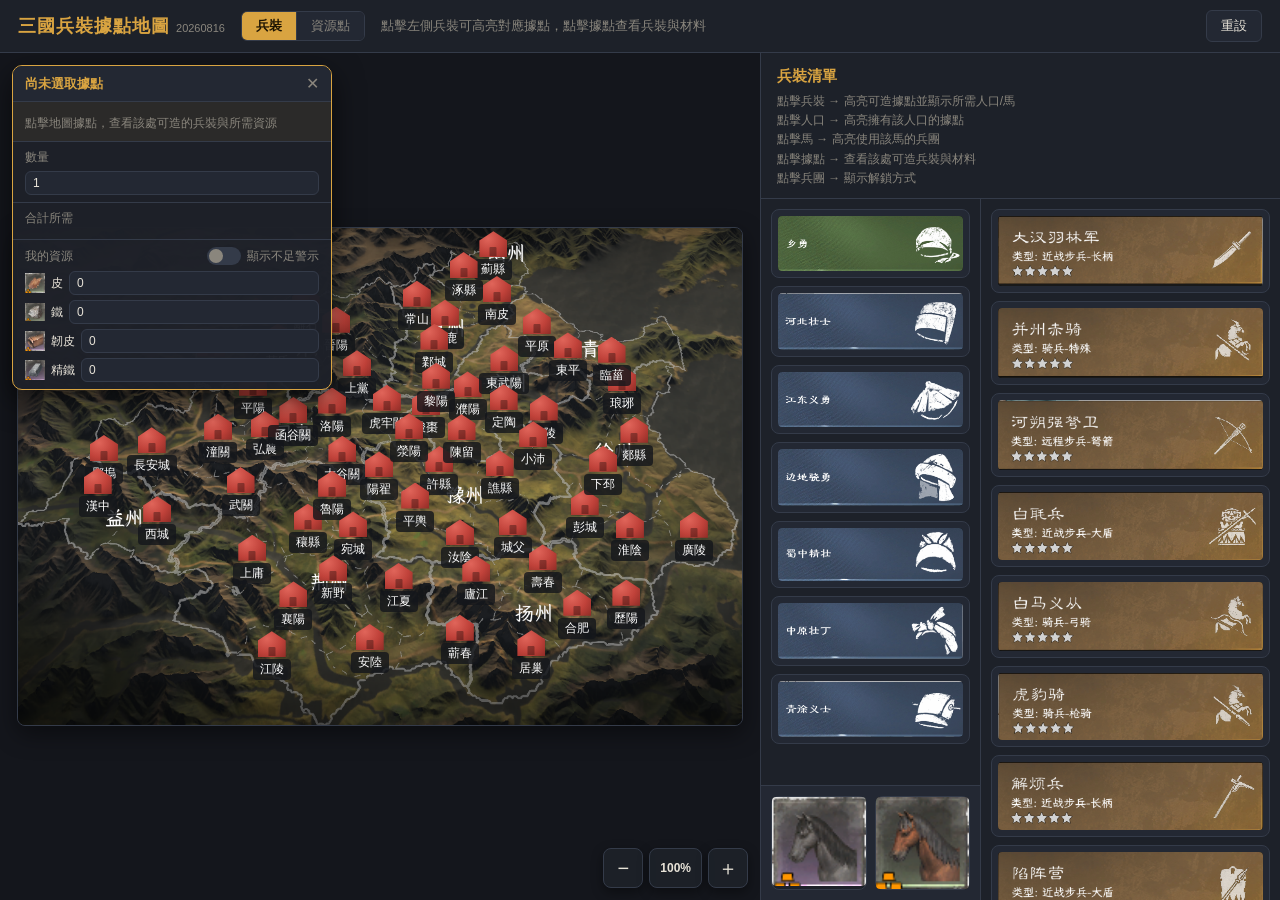
==== commit 2d6ddcb9: "修正資源點初次進入只顯示驛站/關口（等級篩選初始化順序 bug） buildResLevelBtns 建立完等級按鈕後補呼叫 applyResourceVisibility， 避免 buildResT" ====
--- a/index.html
+++ b/index.html
@@ -8,7 +8,7 @@
 </head>
 <body>
   <header class="app-header">
-    <h1>三國兵裝據點地圖 <span class="update-date">20260812</span></h1>
+    <h1>三國兵裝據點地圖 <span class="update-date">20260816</span></h1>
     <div class="mode-switch" id="modeSwitch">
       <button class="mode-btn active" data-mode="craft">兵裝</button>
       <button class="mode-btn" data-mode="resource">資源點</button>
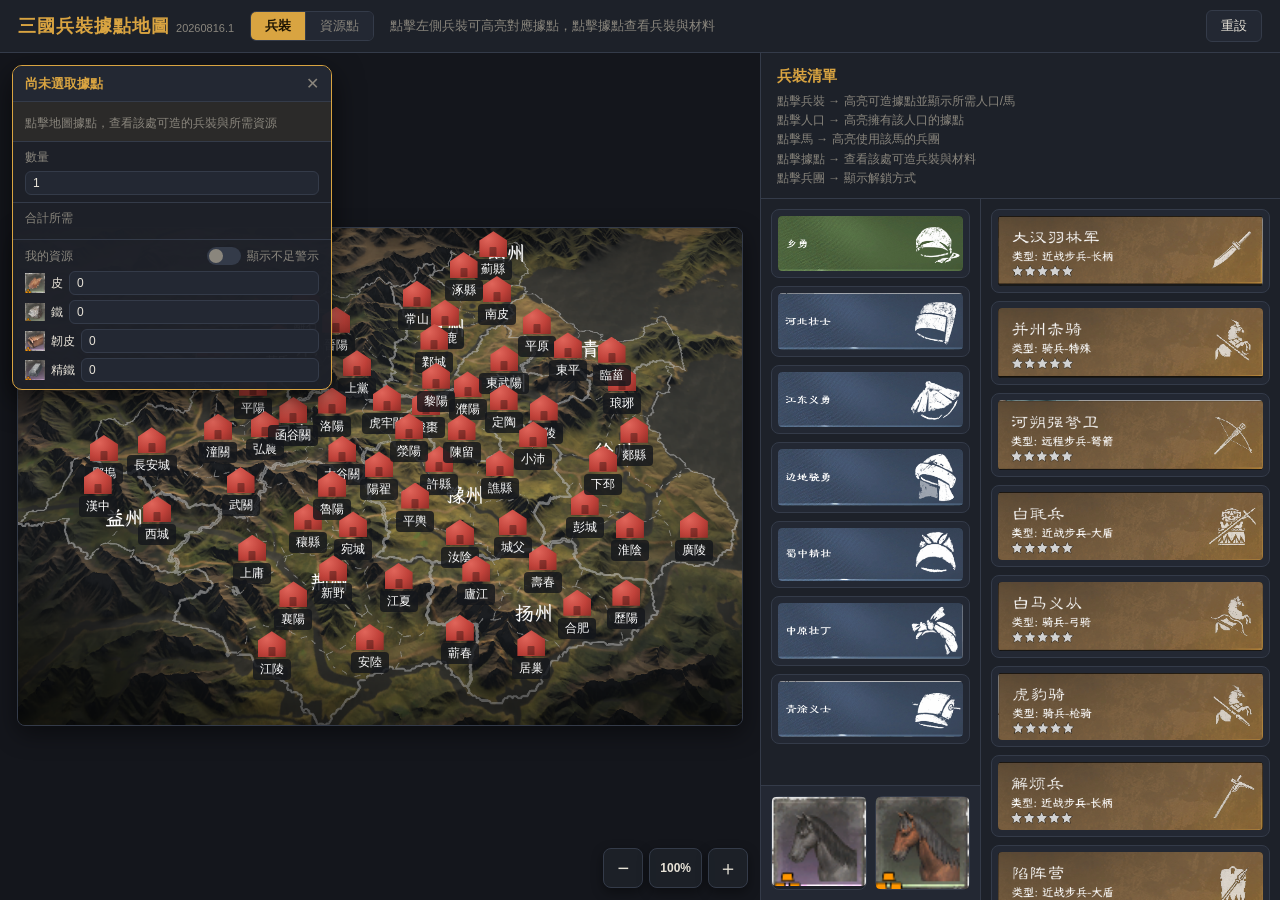
==== commit bcdaf3f3: "版本顯示改為日期＋序號（20260816.1），同日多次更新可區分" ====
--- a/index.html
+++ b/index.html
@@ -8,7 +8,7 @@
 </head>
 <body>
   <header class="app-header">
-    <h1>三國兵裝據點地圖 <span class="update-date">20260816</span></h1>
+    <h1>三國兵裝據點地圖 <span class="update-date">20260816.1</span></h1>
     <div class="mode-switch" id="modeSwitch">
       <button class="mode-btn active" data-mode="craft">兵裝</button>
       <button class="mode-btn" data-mode="resource">資源點</button>
